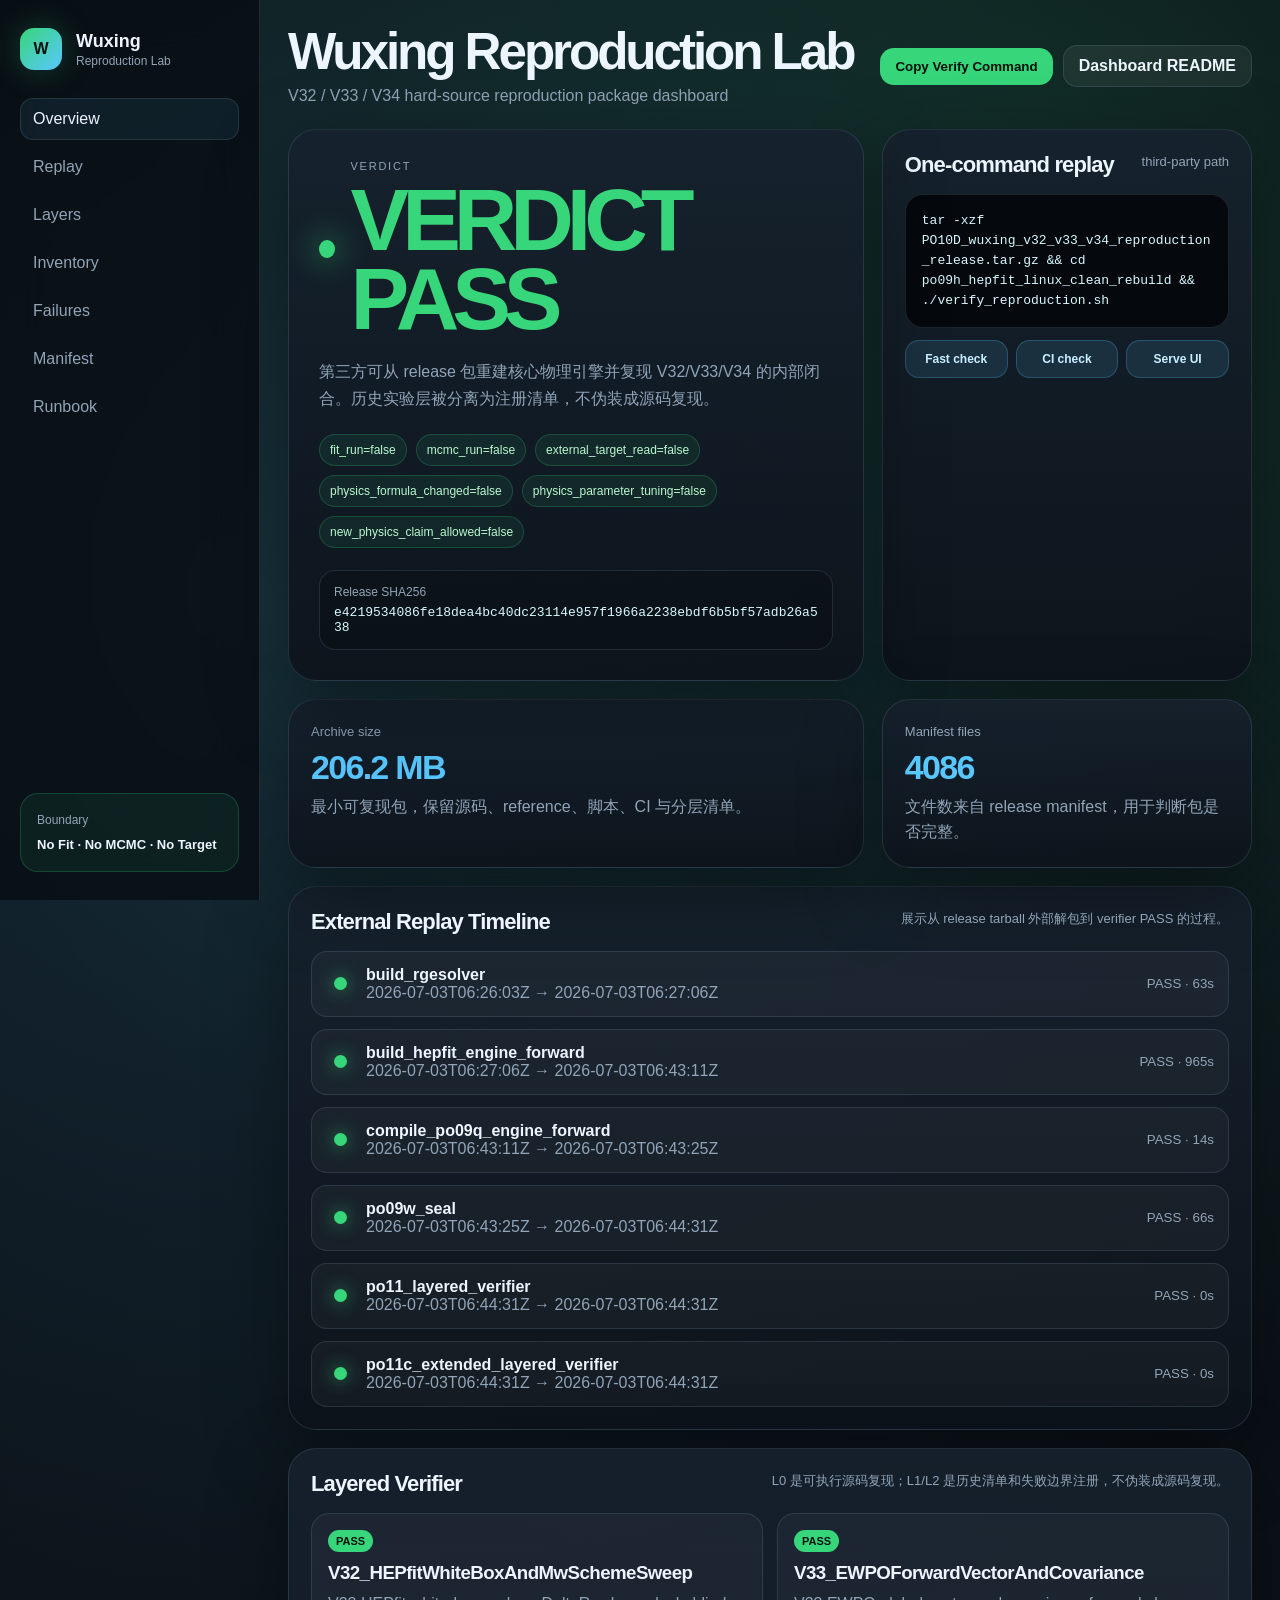
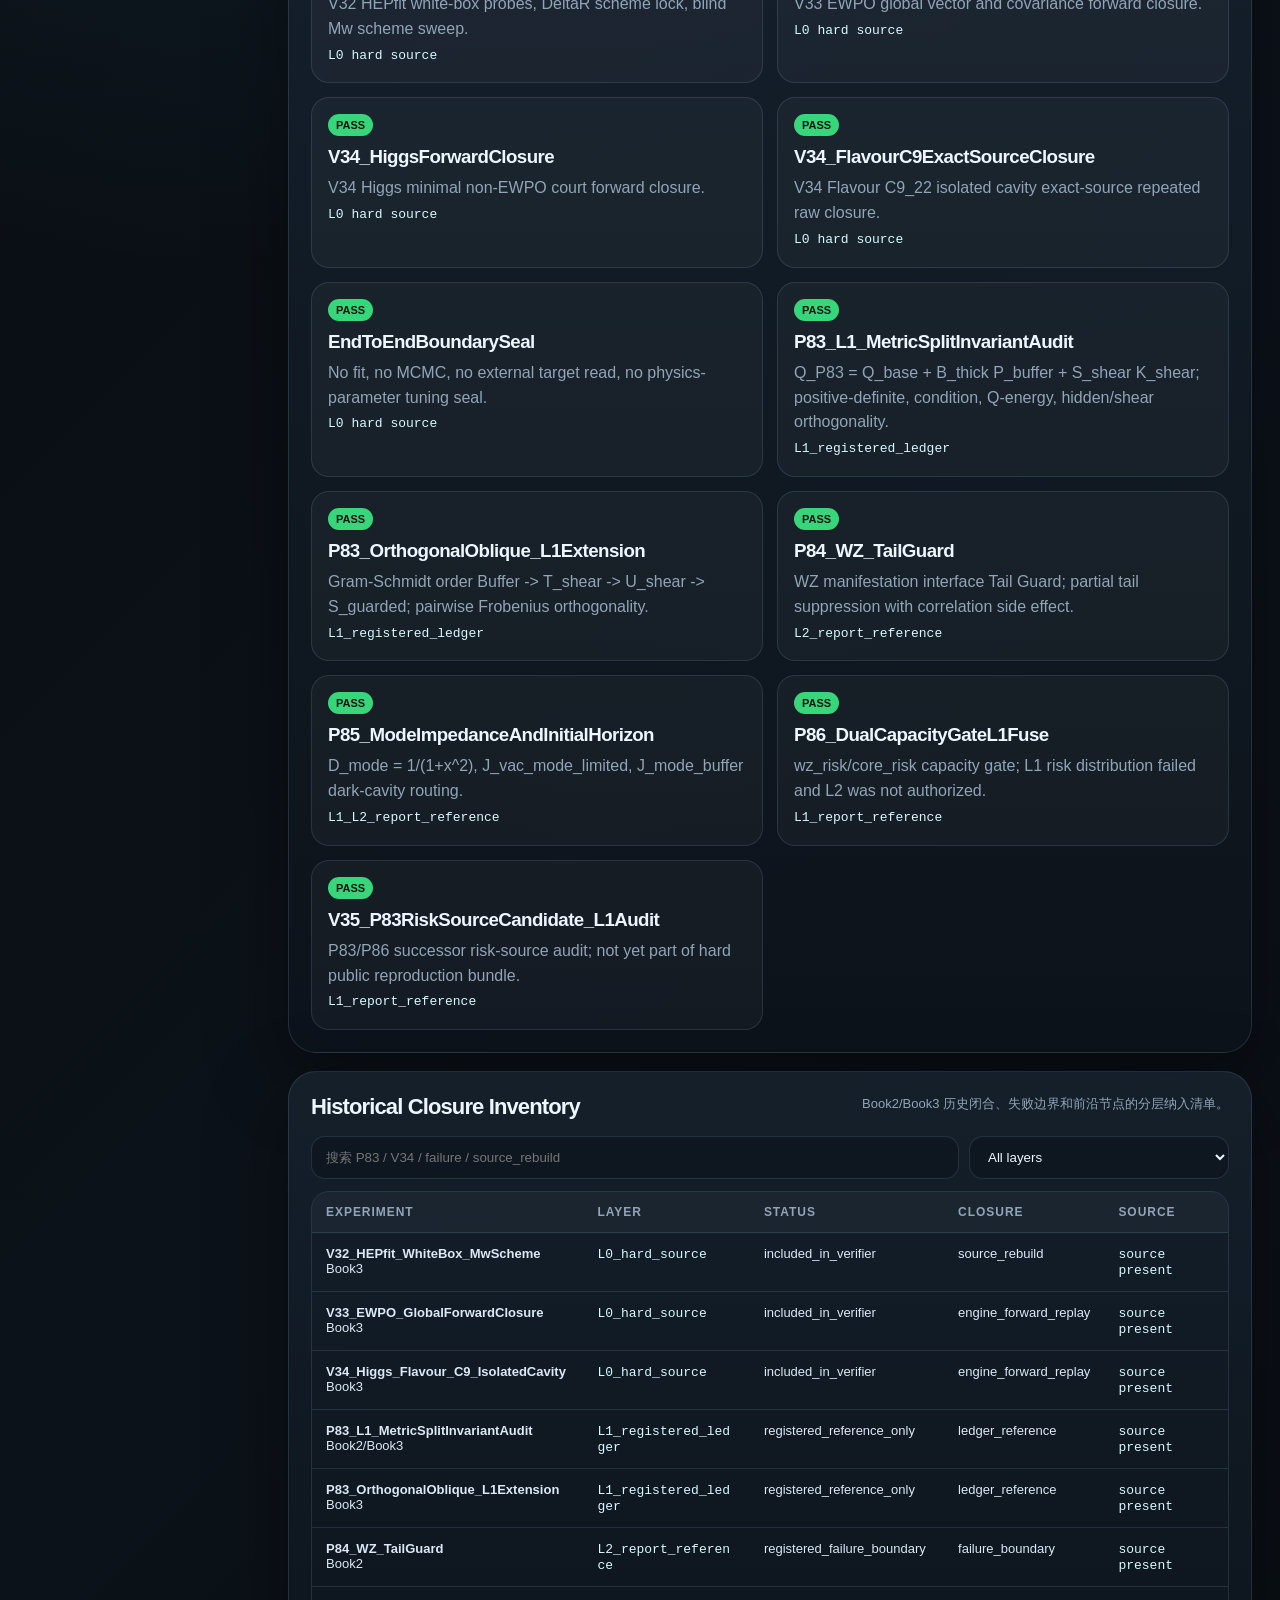
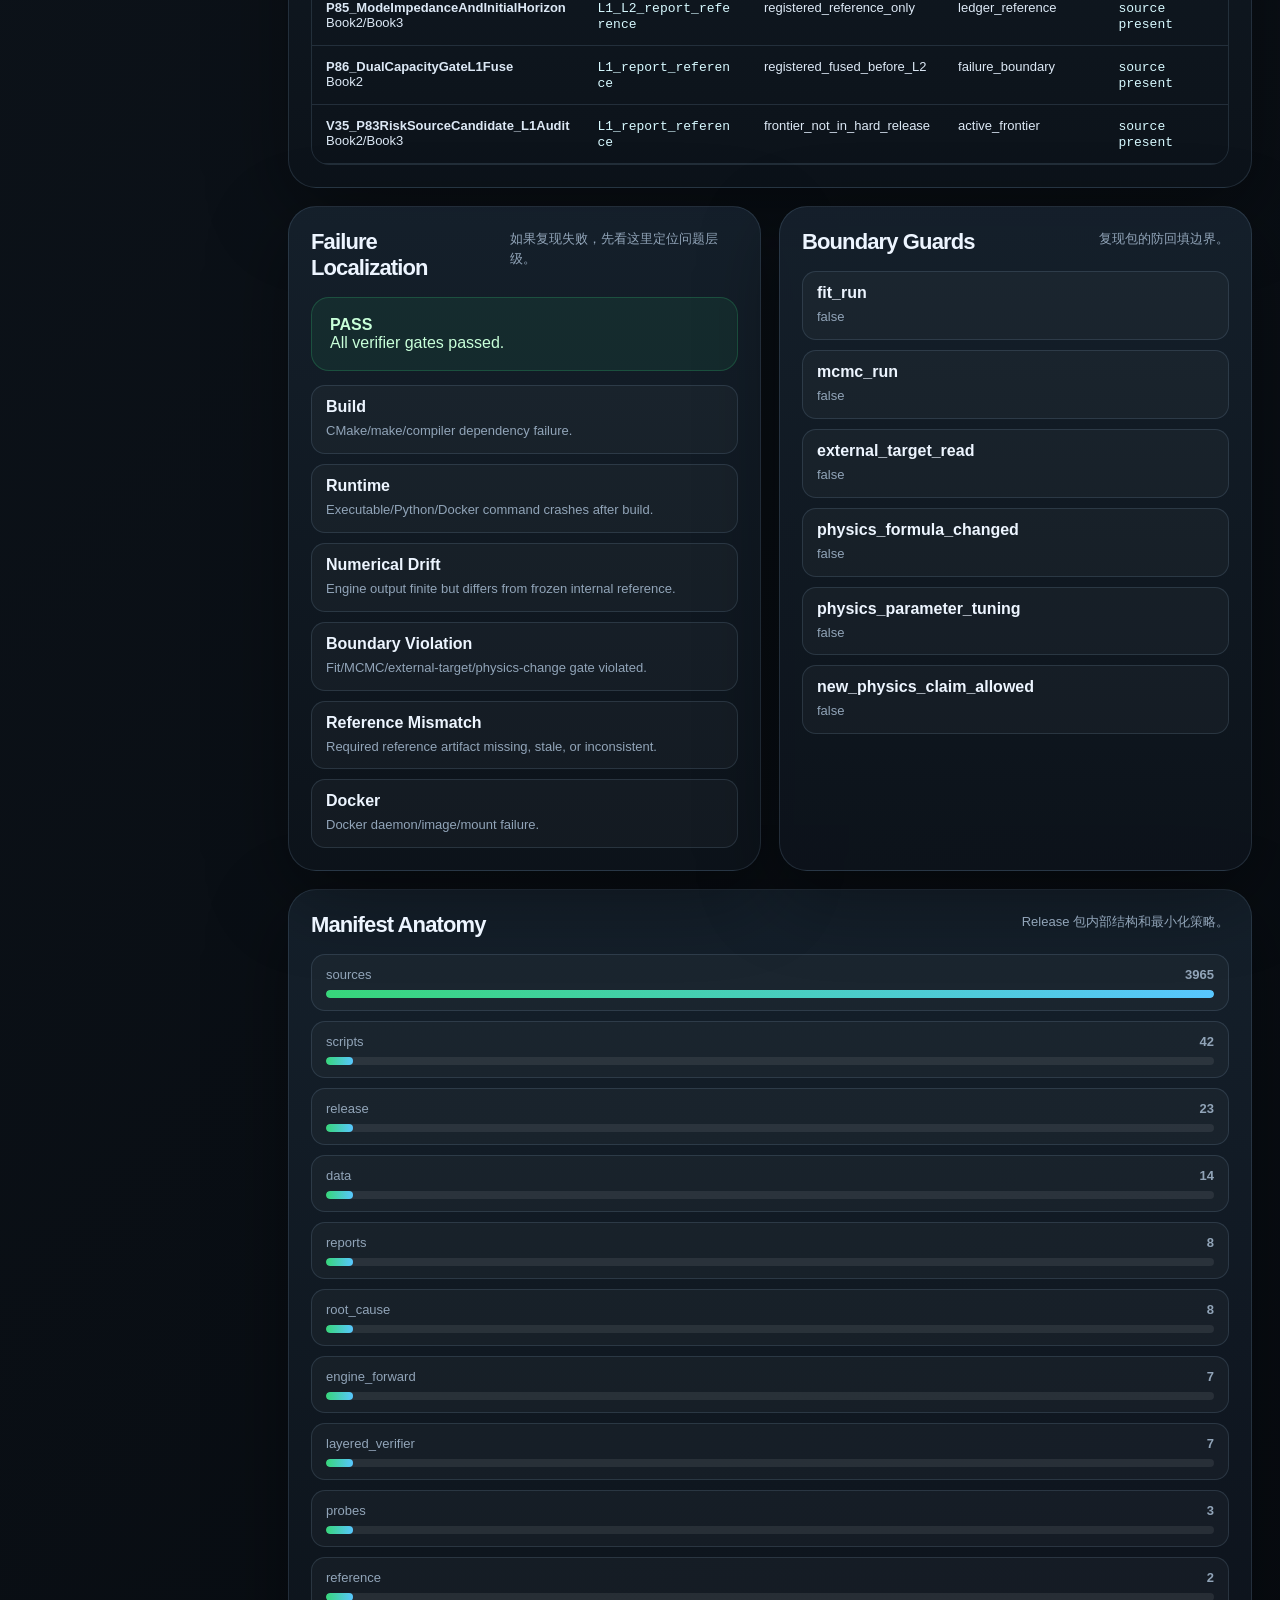
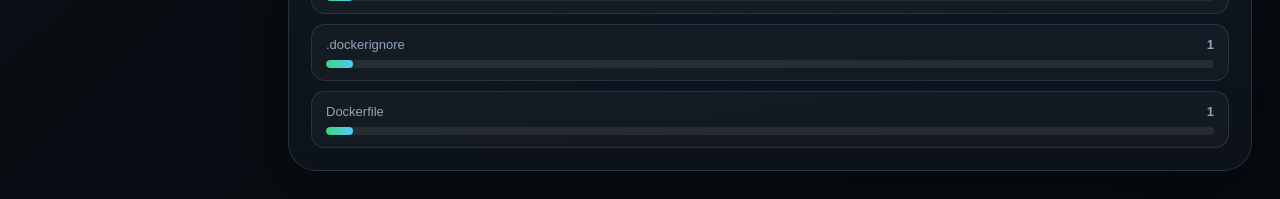
==== docs/index.html @ 839b3ad3 "Publish Wuxing V32 V33 V34 reproduction wrapper" ====
<!doctype html>
<html lang="zh-CN">
<head>
  <meta charset="utf-8">
  <meta name="viewport" content="width=device-width, initial-scale=1">
  <title>Wuxing Reproduction Lab</title>
  <link rel="stylesheet" href="./styles.css">
</head>
<body>
  <div class="shell">
    <aside class="sidebar">
      <div class="brand">
        <div class="mark">W</div>
        <div>
          <strong>Wuxing</strong>
          <span>Reproduction Lab</span>
        </div>
      </div>
      <nav>
        <a href="#overview" class="active">Overview</a>
        <a href="#replay">Replay</a>
        <a href="#layers">Layers</a>
        <a href="#inventory">Inventory</a>
        <a href="#failures">Failures</a>
        <a href="#manifest">Manifest</a>
        <a href="#runbook">Runbook</a>
      </nav>
      <div class="side-note">
        <span>Boundary</span>
        <strong>No Fit · No MCMC · No Target</strong>
      </div>
    </aside>

    <main>
      <header class="topbar">
        <div>
          <h1>Wuxing Reproduction Lab</h1>
          <p>V32 / V33 / V34 hard-source reproduction package dashboard</p>
        </div>
        <div class="top-actions">
          <button id="copy-command">Copy Verify Command</button>
          <a class="ghost" href="./README.md">Dashboard README</a>
        </div>
      </header>

      <section id="overview" class="grid overview-grid">
        <article class="hero-card">
          <div class="hero-status">
            <span id="status-dot"></span>
            <div>
              <div class="label">VERDICT</div>
              <strong id="verdict-title">Loading</strong>
            </div>
          </div>
          <p id="verdict-copy"></p>
          <div id="guard-badges" class="badges"></div>
          <div class="sha-box">
            <span>Release SHA256</span>
            <code id="release-sha"></code>
          </div>
        </article>

        <article class="command-card" id="runbook">
          <div class="card-head">
            <h2>One-command replay</h2>
            <span>third-party path</span>
          </div>
          <pre><code id="one-command"></code></pre>
          <div class="mini-grid">
            <button class="copy-mini" data-copy="fast_check">Fast check</button>
            <button class="copy-mini" data-copy="ci_check">CI check</button>
            <button class="copy-mini" data-copy="serve_dashboard">Serve UI</button>
          </div>
        </article>

        <article class="metric-card">
          <span>Archive size</span>
          <strong id="archive-size"></strong>
          <p>最小可复现包，保留源码、reference、脚本、CI 与分层清单。</p>
        </article>

        <article class="metric-card">
          <span>Manifest files</span>
          <strong id="file-count"></strong>
          <p>文件数来自 release manifest，用于判断包是否完整。</p>
        </article>
      </section>

      <section id="replay" class="panel">
        <div class="section-head">
          <h2>External Replay Timeline</h2>
          <p>展示从 release tarball 外部解包到 verifier PASS 的过程。</p>
        </div>
        <div id="phase-timeline" class="timeline"></div>
      </section>

      <section id="layers" class="panel">
        <div class="section-head">
          <h2>Layered Verifier</h2>
          <p>L0 是可执行源码复现；L1/L2 是历史清单和失败边界注册，不伪装成源码复现。</p>
        </div>
        <div id="layer-cards" class="layer-grid"></div>
      </section>

      <section id="inventory" class="panel">
        <div class="section-head">
          <h2>Historical Closure Inventory</h2>
          <p>Book2/Book3 历史闭合、失败边界和前沿节点的分层纳入清单。</p>
        </div>
        <div class="filters">
          <input id="inventory-search" placeholder="搜索 P83 / V34 / failure / source_rebuild">
          <select id="inventory-layer">
            <option value="all">All layers</option>
          </select>
        </div>
        <div class="table-wrap">
          <table>
            <thead>
              <tr><th>Experiment</th><th>Layer</th><th>Status</th><th>Closure</th><th>Source</th></tr>
            </thead>
            <tbody id="inventory-body"></tbody>
          </table>
        </div>
      </section>

      <section id="failures" class="grid two-col">
        <article class="panel">
          <div class="section-head">
            <h2>Failure Localization</h2>
            <p>如果复现失败，先看这里定位问题层级。</p>
          </div>
          <div id="failure-class" class="failure-pass"></div>
          <div id="failure-categories" class="category-list"></div>
        </article>
        <article class="panel">
          <div class="section-head">
            <h2>Boundary Guards</h2>
            <p>复现包的防回填边界。</p>
          </div>
          <div id="boundary-list" class="guard-list"></div>
        </article>
      </section>

      <section id="manifest" class="panel">
        <div class="section-head">
          <h2>Manifest Anatomy</h2>
          <p>Release 包内部结构和最小化策略。</p>
        </div>
        <div id="manifest-groups" class="bars"></div>
      </section>
    </main>
  </div>
  <div id="toast" class="toast">Copied</div>
  <script src="./reproduction_data.js"></script>
  <script src="./app.js"></script>
</body>
</html>
---- docs/styles.css ----
:root {
  --bg: #090d12;
  --panel: #111923;
  --panel-2: #151f2b;
  --text: #edf5ff;
  --muted: #91a4b8;
  --faint: #587087;
  --line: rgba(135, 166, 194, 0.18);
  --green: #37d67a;
  --cyan: #58c7ff;
  --amber: #ffc857;
  --red: #ff5d6c;
  --shadow: 0 24px 80px rgba(0, 0, 0, 0.38);
  font-family: "IBM Plex Sans", "Aptos", "Segoe UI", sans-serif;
}

* { box-sizing: border-box; }
html { scroll-behavior: smooth; }
body {
  margin: 0;
  min-height: 100vh;
  color: var(--text);
  background:
    radial-gradient(circle at 18% 12%, rgba(88, 199, 255, 0.16), transparent 28%),
    radial-gradient(circle at 80% 4%, rgba(55, 214, 122, 0.13), transparent 25%),
    linear-gradient(135deg, #070a0e 0%, #0c1219 48%, #070b10 100%);
}

.shell { display: grid; grid-template-columns: 260px minmax(0, 1fr); min-height: 100vh; }
.sidebar {
  position: sticky; top: 0; height: 100vh; padding: 28px 20px;
  background: rgba(7, 11, 16, 0.72); border-right: 1px solid var(--line);
  backdrop-filter: blur(22px); display: flex; flex-direction: column; gap: 28px;
}
.brand { display: flex; align-items: center; gap: 14px; }
.mark {
  width: 42px; height: 42px; display: grid; place-items: center; border-radius: 14px;
  background: linear-gradient(135deg, var(--green), var(--cyan)); color: #06100c;
  font-weight: 900; box-shadow: 0 0 32px rgba(55, 214, 122, 0.25);
}
.brand strong { display: block; font-size: 18px; }
.brand span { display: block; color: var(--muted); font-size: 12px; margin-top: 2px; }
nav { display: grid; gap: 6px; }
nav a {
  color: var(--muted); text-decoration: none; padding: 11px 12px; border-radius: 13px;
  border: 1px solid transparent; transition: 160ms ease;
}
nav a:hover, nav a.active { color: var(--text); background: rgba(88, 199, 255, 0.08); border-color: var(--line); }
.side-note {
  margin-top: auto; padding: 16px; border-radius: 18px; background: rgba(55, 214, 122, 0.08);
  border: 1px solid rgba(55, 214, 122, 0.22);
}
.side-note span { color: var(--muted); font-size: 12px; }
.side-note strong { display: block; margin-top: 8px; font-size: 13px; line-height: 1.45; }

main { padding: 28px; max-width: 1480px; width: 100%; }
.topbar { display: flex; justify-content: space-between; gap: 20px; align-items: center; margin-bottom: 24px; }
h1, h2, p { margin: 0; }
h1 { font-size: clamp(28px, 4vw, 52px); letter-spacing: -0.06em; line-height: 0.95; }
.topbar p { color: var(--muted); margin-top: 10px; }
.top-actions { display: flex; gap: 10px; align-items: center; }
button, .ghost {
  border: 0; border-radius: 14px; padding: 11px 15px; color: #03100a; background: var(--green);
  font-weight: 800; cursor: pointer; text-decoration: none; white-space: nowrap;
}
.ghost { color: var(--text); background: rgba(255,255,255,0.06); border: 1px solid var(--line); }

.grid { display: grid; gap: 18px; }
.overview-grid { grid-template-columns: minmax(0, 1.4fr) minmax(320px, 0.9fr); }
.hero-card, .command-card, .metric-card, .panel {
  background: linear-gradient(180deg, rgba(22, 33, 45, 0.92), rgba(13, 19, 27, 0.92));
  border: 1px solid var(--line); border-radius: 28px; box-shadow: var(--shadow);
}
.hero-card { padding: 30px; min-height: 310px; position: relative; overflow: hidden; }
.hero-card::after {
  content: ""; position: absolute; inset: auto -20% -45% 18%; height: 220px;
  background: radial-gradient(circle, rgba(55,214,122,.22), transparent 62%); pointer-events: none;
}
.hero-status { display: flex; gap: 16px; align-items: center; }
#status-dot { width: 18px; height: 18px; border-radius: 50%; background: var(--green); box-shadow: 0 0 32px var(--green); }
.label { color: var(--muted); text-transform: uppercase; letter-spacing: .16em; font-size: 11px; }
#verdict-title { display: block; font-size: clamp(42px, 8vw, 88px); letter-spacing: -0.08em; line-height: .9; color: var(--green); margin-top: 8px; }
#verdict-copy { color: var(--muted); max-width: 720px; line-height: 1.7; margin-top: 20px; }
.badges { display: flex; flex-wrap: wrap; gap: 9px; margin-top: 22px; }
.badge { border: 1px solid rgba(55,214,122,.22); background: rgba(55,214,122,.08); color: #baf8d0; padding: 8px 10px; border-radius: 999px; font-size: 12px; }
.sha-box { margin-top: 22px; padding: 14px; border-radius: 16px; background: rgba(0,0,0,.2); border: 1px solid var(--line); display: grid; gap: 6px; }
.sha-box span { color: var(--muted); font-size: 12px; }
code { color: #d7f9ff; overflow-wrap: anywhere; }

.command-card, .metric-card, .panel { padding: 22px; }
.card-head, .section-head { display: flex; justify-content: space-between; align-items: start; gap: 16px; margin-bottom: 16px; }
.card-head h2, .section-head h2 { font-size: 22px; letter-spacing: -0.04em; }
.card-head span, .section-head p { color: var(--muted); font-size: 13px; line-height: 1.55; }
pre { margin: 0; padding: 16px; border-radius: 18px; background: #05080c; border: 1px solid var(--line); white-space: pre-wrap; line-height: 1.55; }
.mini-grid { display: grid; grid-template-columns: repeat(3, 1fr); gap: 8px; margin-top: 12px; }
.copy-mini { background: rgba(88,199,255,.12); border: 1px solid rgba(88,199,255,.24); color: #c8efff; font-size: 12px; }
.metric-card strong { display: block; font-size: 34px; margin: 8px 0; color: var(--cyan); letter-spacing: -0.05em; }
.metric-card span { color: var(--muted); font-size: 13px; }
.metric-card p { color: var(--muted); line-height: 1.55; }

section { margin-bottom: 18px; }
.timeline { display: grid; gap: 12px; }
.phase { display: grid; grid-template-columns: 28px 1fr auto; align-items: center; gap: 12px; padding: 14px; border-radius: 16px; background: rgba(255,255,255,.035); border: 1px solid var(--line); }
.phase .node { width: 13px; height: 13px; border-radius: 50%; background: var(--green); box-shadow: 0 0 18px rgba(55,214,122,.7); justify-self: center; }
.phase strong { display: block; }
.phase span, .phase small { color: var(--muted); }
.layer-grid { display: grid; grid-template-columns: repeat(2, minmax(0, 1fr)); gap: 14px; }
.layer-card { padding: 16px; border: 1px solid var(--line); border-radius: 18px; background: rgba(255,255,255,.035); }
.layer-card h3 { margin: 0 0 8px; letter-spacing: -0.03em; }
.layer-card p { color: var(--muted); line-height: 1.55; }
.pass-pill { display: inline-flex; color: #07120b; background: var(--green); border-radius: 999px; padding: 5px 8px; font-size: 11px; font-weight: 900; margin-bottom: 10px; }

.filters { display: flex; gap: 10px; margin-bottom: 12px; }
input, select {
  width: 100%; border: 1px solid var(--line); background: rgba(0,0,0,.22); color: var(--text);
  padding: 12px 14px; border-radius: 14px; outline: none;
}
select { max-width: 260px; }
.table-wrap { overflow: auto; border-radius: 18px; border: 1px solid var(--line); }
table { width: 100%; border-collapse: collapse; min-width: 900px; }
th, td { padding: 13px 14px; text-align: left; border-bottom: 1px solid var(--line); font-size: 13px; vertical-align: top; }
th { color: var(--muted); background: rgba(255,255,255,.035); font-size: 12px; text-transform: uppercase; letter-spacing: .08em; }
td { color: #dce8f5; }
tr:hover td { background: rgba(88,199,255,.04); }

.two-col { grid-template-columns: repeat(2, minmax(0, 1fr)); }
.failure-pass { padding: 18px; border-radius: 18px; border: 1px solid rgba(55,214,122,.22); background: rgba(55,214,122,.08); color: #c8ffd9; margin-bottom: 14px; }
.category-list, .guard-list, .bars { display: grid; gap: 10px; }
.category, .guard, .bar-row { padding: 12px 14px; border-radius: 14px; border: 1px solid var(--line); background: rgba(255,255,255,.032); }
.category strong, .guard strong { display: block; margin-bottom: 5px; }
.category span, .guard span { color: var(--muted); font-size: 13px; line-height: 1.45; }
.bar-row { display: grid; gap: 8px; }
.bar-meta { display: flex; justify-content: space-between; color: var(--muted); font-size: 13px; }
.bar-track { height: 8px; border-radius: 999px; background: rgba(255,255,255,.08); overflow: hidden; }
.bar-fill { height: 100%; background: linear-gradient(90deg, var(--green), var(--cyan)); border-radius: inherit; }
.toast { position: fixed; right: 24px; bottom: 24px; padding: 12px 14px; border-radius: 14px; background: var(--green); color: #04110a; font-weight: 900; transform: translateY(90px); opacity: 0; pointer-events: none; transition: 180ms ease; }
.toast.show { transform: translateY(0); opacity: 1; }

@media (max-width: 980px) {
  .shell { grid-template-columns: 1fr; }
  .sidebar { position: relative; height: auto; }
  nav { grid-template-columns: repeat(3, 1fr); }
  .overview-grid, .two-col, .layer-grid { grid-template-columns: 1fr; }
  .topbar { flex-direction: column; align-items: stretch; }
  .mini-grid { grid-template-columns: 1fr; }
}
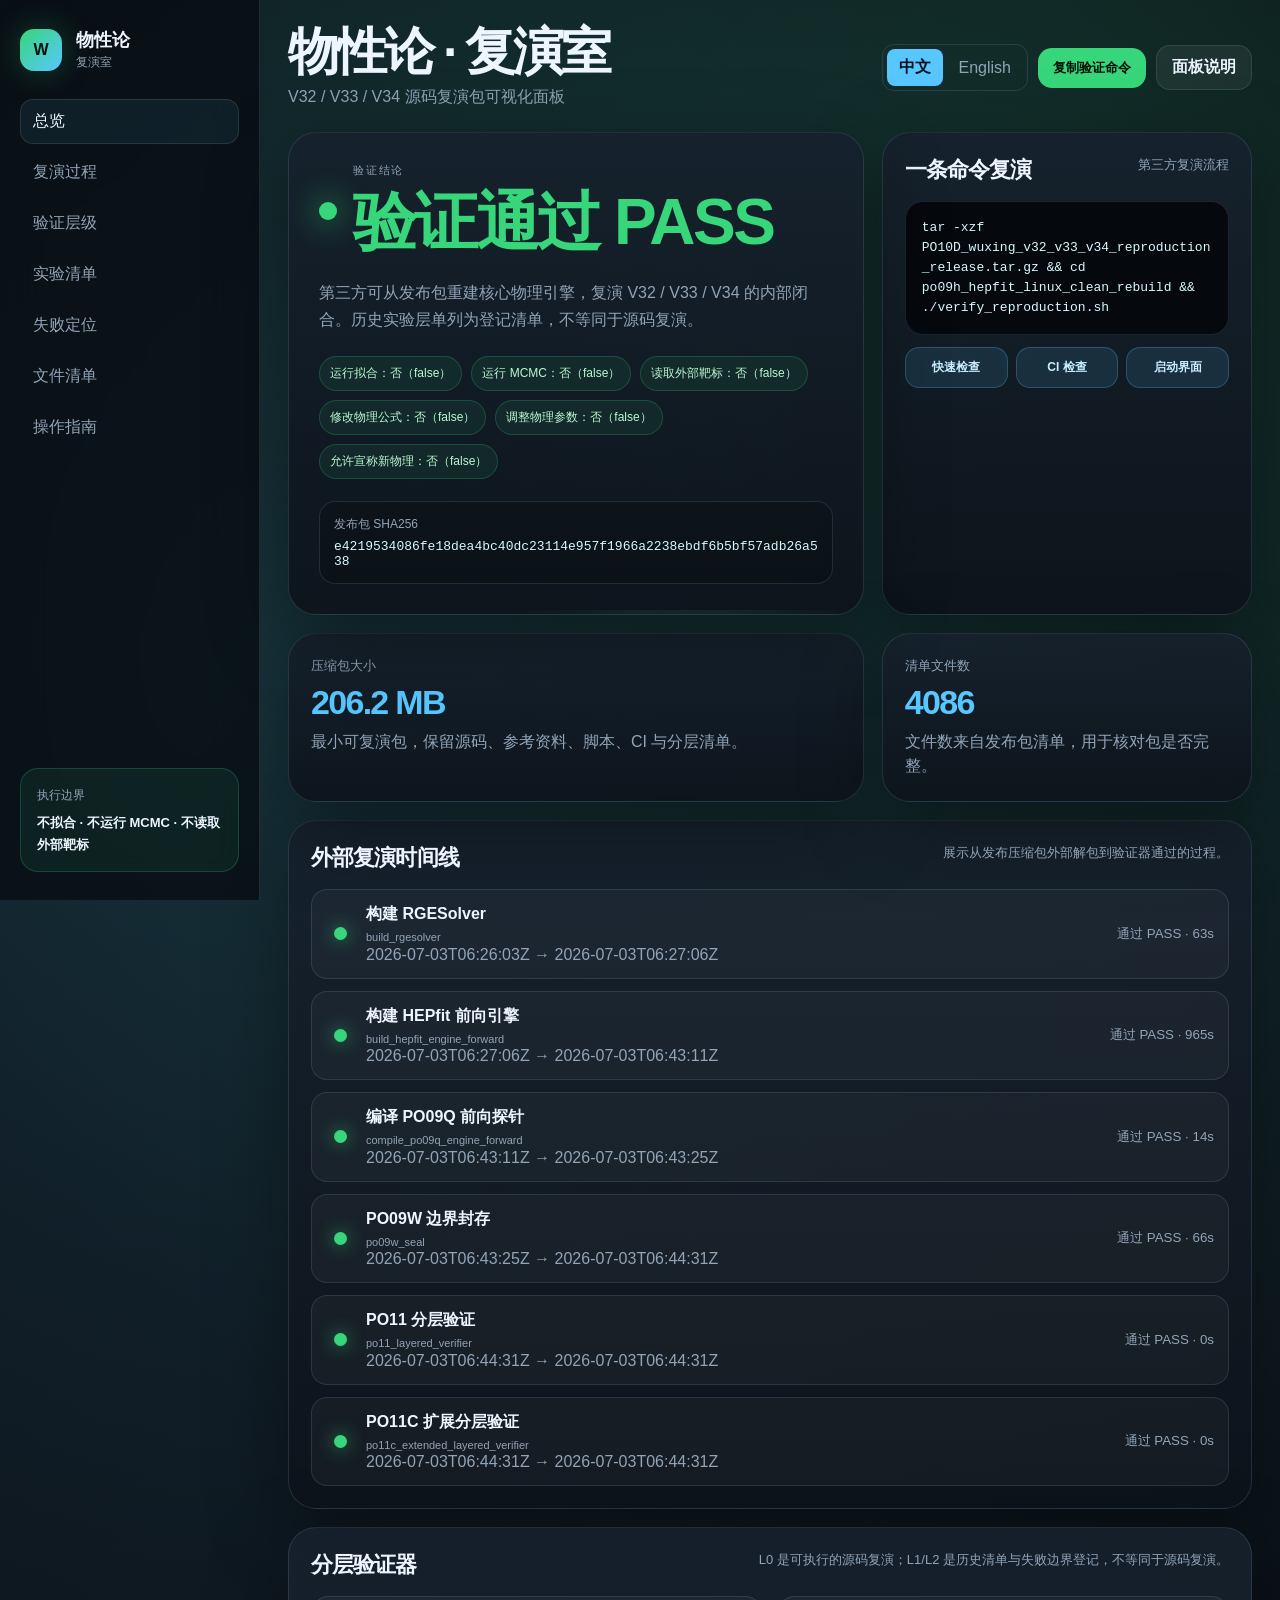
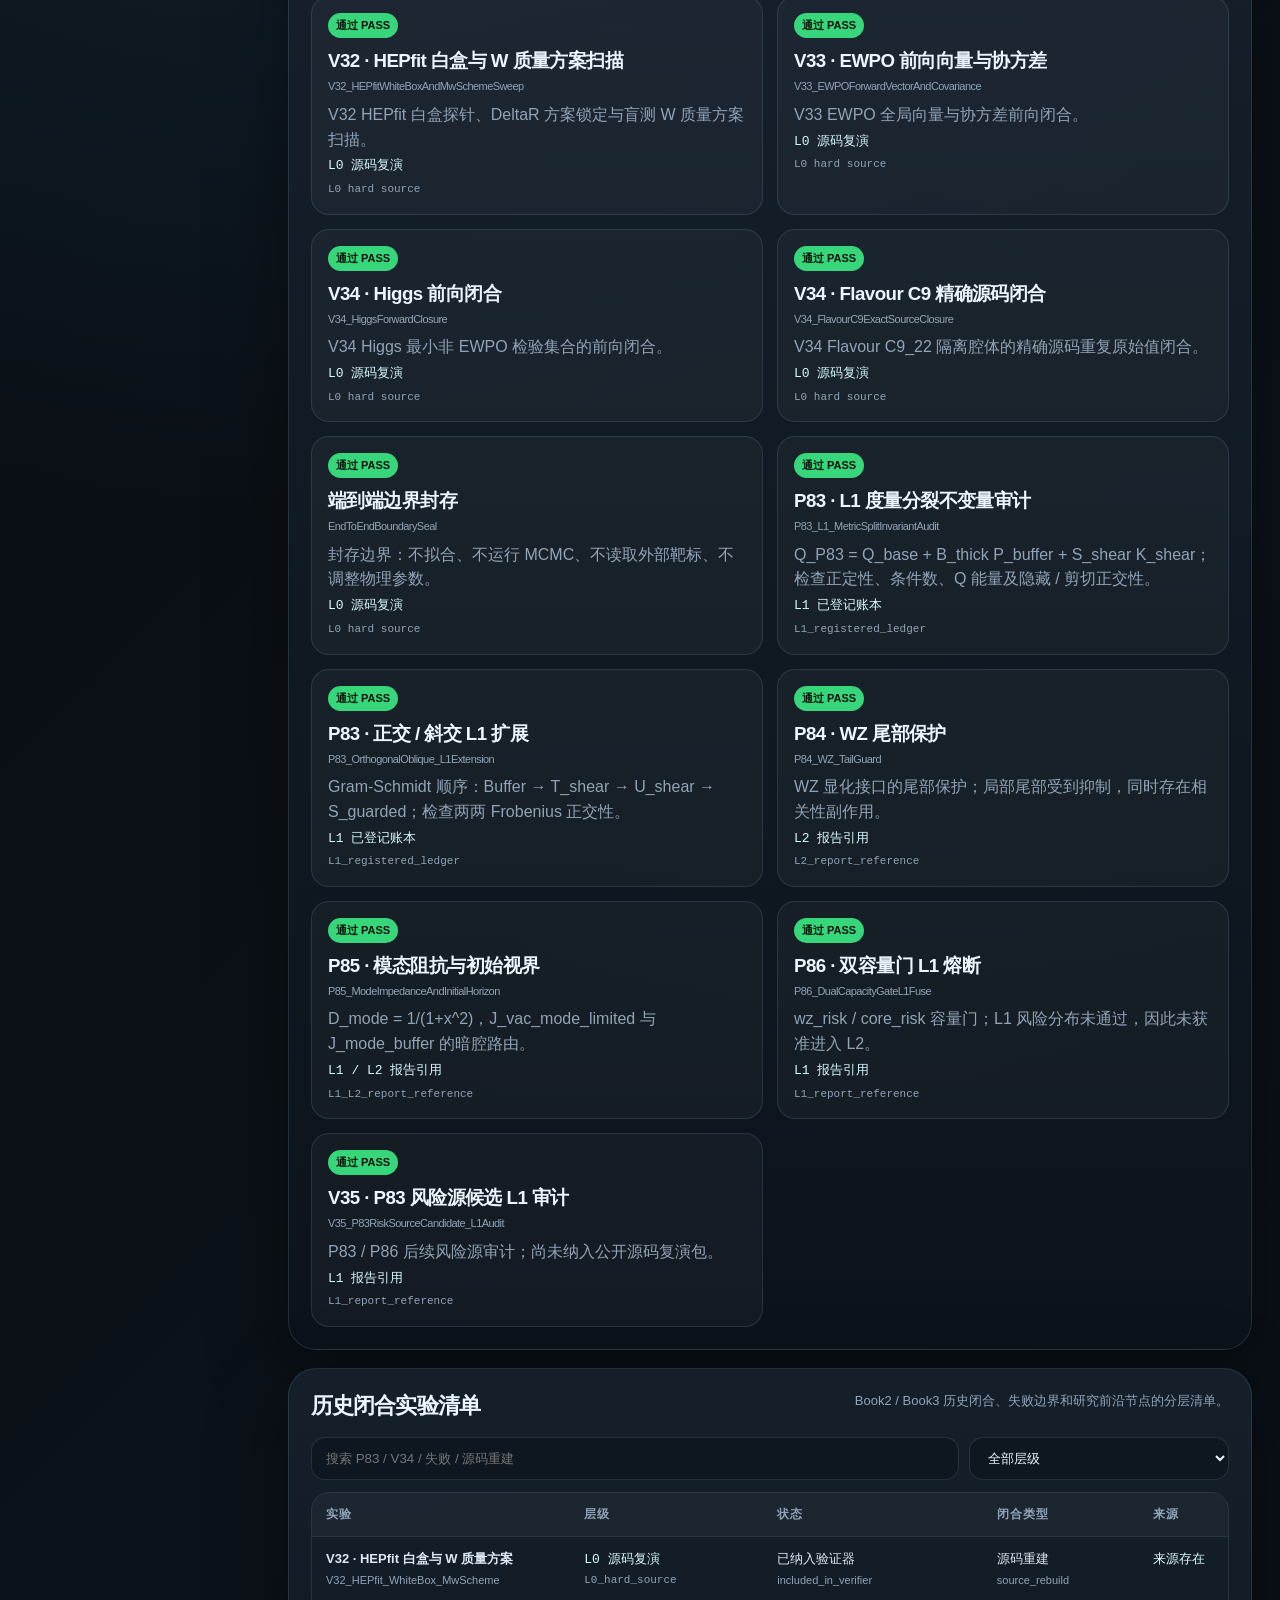
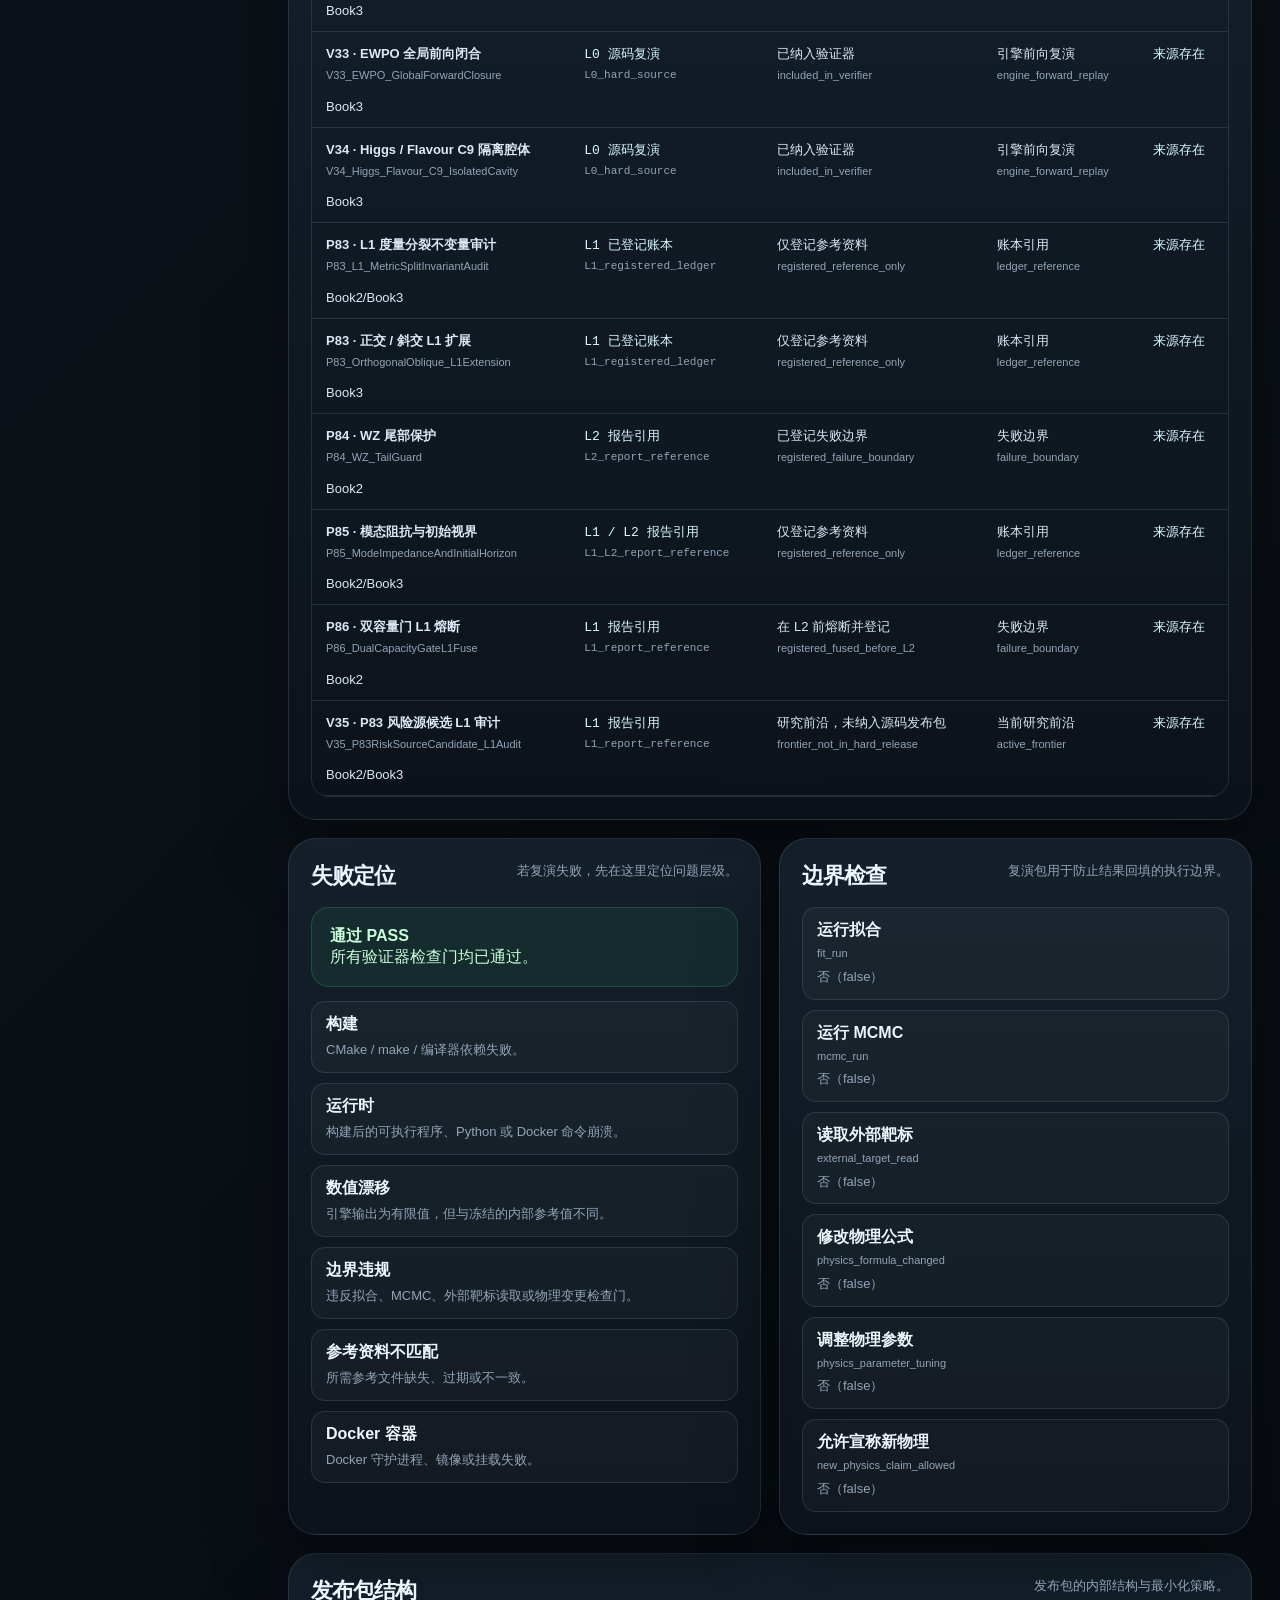
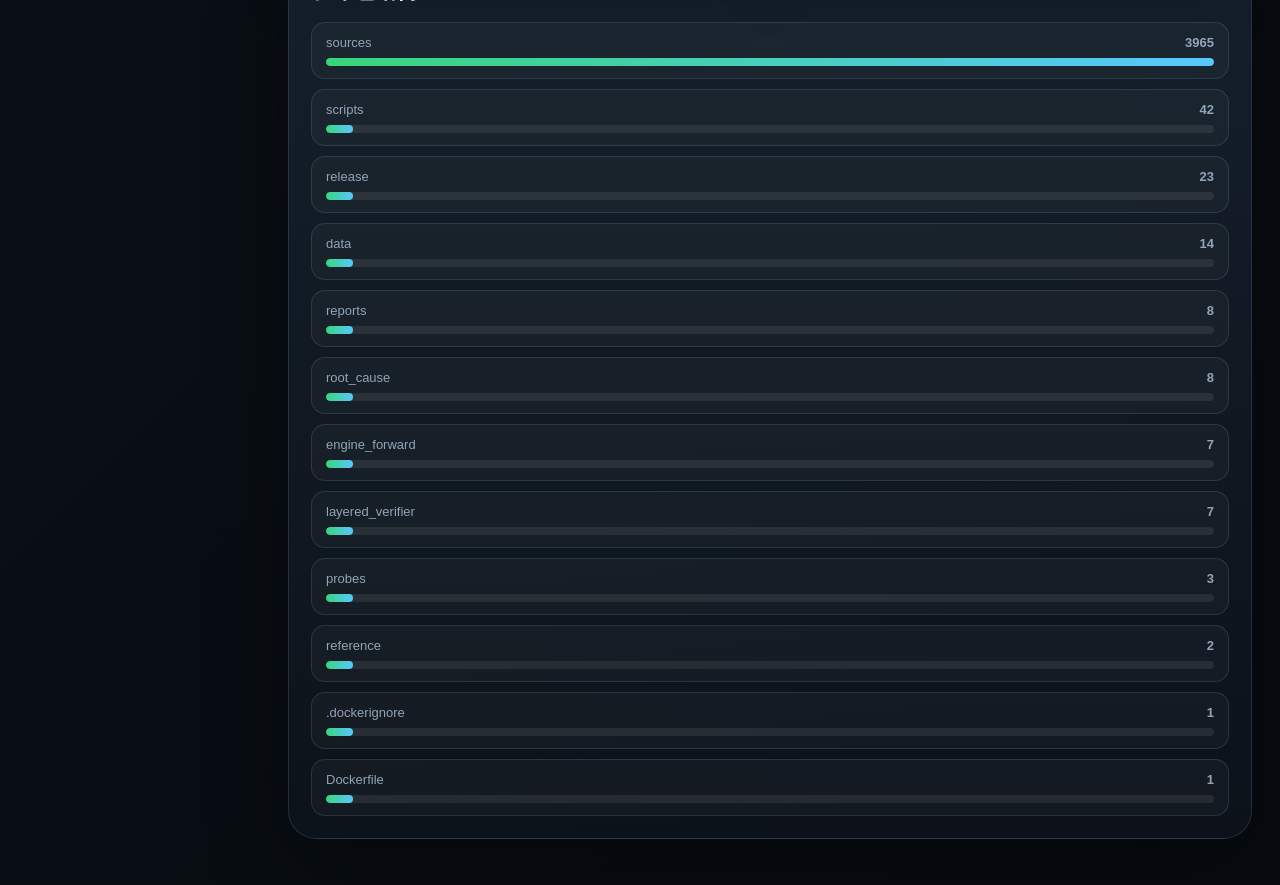
==== commit 654eb352: "Add Chinese and English reproduction dashboard with language switch" ====
--- a/docs/index.html
+++ b/docs/index.html
@@ -3,7 +3,7 @@
 <head>
   <meta charset="utf-8">
   <meta name="viewport" content="width=device-width, initial-scale=1">
-  <title>Wuxing Reproduction Lab</title>
+  <title data-i18n="Wuxing Reproduction Lab">物性论 · 复演室</title>
   <link rel="stylesheet" href="./styles.css">
 </head>
 <body>
@@ -12,34 +12,35 @@
       <div class="brand">
         <div class="mark">W</div>
         <div>
-          <strong>Wuxing</strong>
-          <span>Reproduction Lab</span>
+          <strong data-i18n="Wuxing">物性论</strong>
+          <span data-i18n="Reproduction Lab">复演室</span>
         </div>
       </div>
       <nav>
-        <a href="#overview" class="active">Overview</a>
-        <a href="#replay">Replay</a>
-        <a href="#layers">Layers</a>
-        <a href="#inventory">Inventory</a>
-        <a href="#failures">Failures</a>
-        <a href="#manifest">Manifest</a>
-        <a href="#runbook">Runbook</a>
+        <a href="#overview" class="active" data-i18n="Overview">总览</a>
+        <a href="#replay" data-i18n="Replay">复演过程</a>
+        <a href="#layers" data-i18n="Layers">验证层级</a>
+        <a href="#inventory" data-i18n="Inventory">实验清单</a>
+        <a href="#failures" data-i18n="Failures">失败定位</a>
+        <a href="#manifest" data-i18n="Manifest">文件清单</a>
+        <a href="#runbook" data-i18n="Runbook">操作指南</a>
       </nav>
       <div class="side-note">
-        <span>Boundary</span>
-        <strong>No Fit · No MCMC · No Target</strong>
+        <span data-i18n="Boundary">执行边界</span>
+        <strong data-i18n="No Fit · No MCMC · No Target">不拟合 · 不运行 MCMC · 不读取外部靶标</strong>
       </div>
     </aside>
 
     <main>
       <header class="topbar">
         <div>
-          <h1>Wuxing Reproduction Lab</h1>
-          <p>V32 / V33 / V34 hard-source reproduction package dashboard</p>
+          <h1 data-i18n="Wuxing Reproduction Lab">物性论 · 复演室</h1>
+          <p data-i18n="V32 / V33 / V34 hard-source reproduction package dashboard">V32 / V33 / V34 源码复演包可视化面板</p>
         </div>
         <div class="top-actions">
-          <button id="copy-command">Copy Verify Command</button>
-          <a class="ghost" href="./README.md">Dashboard README</a>
+          <div class="language-switch" role="group" aria-label="Language / 语言"><a data-language="zh" href="?lang=zh" lang="zh-CN">中文</a><a data-language="en" href="?lang=en" lang="en">English</a></div>
+          <button id="copy-command" data-i18n="Copy Verify Command">复制验证命令</button>
+          <a class="ghost" href="https://github.com/jorsonbei/wuxing-v32-v33-v34-reproduction/blob/main/dashboard/README.md" data-i18n="Dashboard README">面板说明</a>
         </div>
       </header>
 
@@ -48,75 +49,75 @@
           <div class="hero-status">
             <span id="status-dot"></span>
             <div>
-              <div class="label">VERDICT</div>
-              <strong id="verdict-title">Loading</strong>
+              <div class="label" data-i18n="VERDICT">验证结论</div>
+              <strong id="verdict-title" data-i18n="Loading">加载中</strong>
             </div>
           </div>
           <p id="verdict-copy"></p>
           <div id="guard-badges" class="badges"></div>
           <div class="sha-box">
-            <span>Release SHA256</span>
+            <span data-i18n="Release SHA256">发布包 SHA256</span>
             <code id="release-sha"></code>
           </div>
         </article>
 
         <article class="command-card" id="runbook">
           <div class="card-head">
-            <h2>One-command replay</h2>
-            <span>third-party path</span>
+            <h2 data-i18n="One-command replay">一条命令复演</h2>
+            <span data-i18n="third-party path">第三方复演流程</span>
           </div>
           <pre><code id="one-command"></code></pre>
           <div class="mini-grid">
-            <button class="copy-mini" data-copy="fast_check">Fast check</button>
-            <button class="copy-mini" data-copy="ci_check">CI check</button>
-            <button class="copy-mini" data-copy="serve_dashboard">Serve UI</button>
+            <button class="copy-mini" data-copy="fast_check" data-i18n="Fast check">快速检查</button>
+            <button class="copy-mini" data-copy="ci_check" data-i18n="CI check">CI 检查</button>
+            <button class="copy-mini" data-copy="serve_dashboard" data-i18n="Serve UI">启动界面</button>
           </div>
         </article>
 
         <article class="metric-card">
-          <span>Archive size</span>
+          <span data-i18n="Archive size">压缩包大小</span>
           <strong id="archive-size"></strong>
-          <p>最小可复现包，保留源码、reference、脚本、CI 与分层清单。</p>
+          <p data-i18n="最小可复现包，保留源码、reference、脚本、CI 与分层清单。">最小可复演包，保留源码、参考资料、脚本、CI 与分层清单。</p>
         </article>
 
         <article class="metric-card">
-          <span>Manifest files</span>
+          <span data-i18n="Manifest files">清单文件数</span>
           <strong id="file-count"></strong>
-          <p>文件数来自 release manifest，用于判断包是否完整。</p>
+          <p data-i18n="文件数来自 release manifest，用于判断包是否完整。">文件数来自发布包清单，用于核对包是否完整。</p>
         </article>
       </section>
 
       <section id="replay" class="panel">
         <div class="section-head">
-          <h2>External Replay Timeline</h2>
-          <p>展示从 release tarball 外部解包到 verifier PASS 的过程。</p>
+          <h2 data-i18n="External Replay Timeline">外部复演时间线</h2>
+          <p data-i18n="展示从 release tarball 外部解包到 verifier PASS 的过程。">展示从发布压缩包外部解包到验证器通过的过程。</p>
         </div>
         <div id="phase-timeline" class="timeline"></div>
       </section>
 
       <section id="layers" class="panel">
         <div class="section-head">
-          <h2>Layered Verifier</h2>
-          <p>L0 是可执行源码复现；L1/L2 是历史清单和失败边界注册，不伪装成源码复现。</p>
+          <h2 data-i18n="Layered Verifier">分层验证器</h2>
+          <p data-i18n="L0 是可执行源码复现；L1/L2 是历史清单和失败边界注册，不伪装成源码复现。">L0 是可执行的源码复演；L1/L2 是历史清单与失败边界登记，不等同于源码复演。</p>
         </div>
         <div id="layer-cards" class="layer-grid"></div>
       </section>
 
       <section id="inventory" class="panel">
         <div class="section-head">
-          <h2>Historical Closure Inventory</h2>
-          <p>Book2/Book3 历史闭合、失败边界和前沿节点的分层纳入清单。</p>
+          <h2 data-i18n="Historical Closure Inventory">历史闭合实验清单</h2>
+          <p data-i18n="Book2/Book3 历史闭合、失败边界和前沿节点的分层纳入清单。">Book2 / Book3 历史闭合、失败边界和研究前沿节点的分层清单。</p>
         </div>
         <div class="filters">
           <input id="inventory-search" placeholder="搜索 P83 / V34 / failure / source_rebuild">
           <select id="inventory-layer">
-            <option value="all">All layers</option>
+            <option value="all" data-i18n="All layers">全部层级</option>
           </select>
         </div>
         <div class="table-wrap">
           <table>
             <thead>
-              <tr><th>Experiment</th><th>Layer</th><th>Status</th><th>Closure</th><th>Source</th></tr>
+              <tr><th data-i18n="Experiment">实验</th><th data-i18n="Layer">层级</th><th data-i18n="Status">状态</th><th data-i18n="Closure">闭合类型</th><th data-i18n="Source">来源</th></tr>
             </thead>
             <tbody id="inventory-body"></tbody>
           </table>
@@ -126,16 +127,16 @@
       <section id="failures" class="grid two-col">
         <article class="panel">
           <div class="section-head">
-            <h2>Failure Localization</h2>
-            <p>如果复现失败，先看这里定位问题层级。</p>
+            <h2 data-i18n="Failure Localization">失败定位</h2>
+            <p data-i18n="如果复现失败，先看这里定位问题层级。">若复演失败，先在这里定位问题层级。</p>
           </div>
           <div id="failure-class" class="failure-pass"></div>
           <div id="failure-categories" class="category-list"></div>
         </article>
         <article class="panel">
           <div class="section-head">
-            <h2>Boundary Guards</h2>
-            <p>复现包的防回填边界。</p>
+            <h2 data-i18n="Boundary Guards">边界检查</h2>
+            <p data-i18n="复现包的防回填边界。">复演包用于防止结果回填的执行边界。</p>
           </div>
           <div id="boundary-list" class="guard-list"></div>
         </article>
@@ -143,15 +144,16 @@
 
       <section id="manifest" class="panel">
         <div class="section-head">
-          <h2>Manifest Anatomy</h2>
-          <p>Release 包内部结构和最小化策略。</p>
+          <h2 data-i18n="Manifest Anatomy">发布包结构</h2>
+          <p data-i18n="Release 包内部结构和最小化策略。">发布包的内部结构与最小化策略。</p>
         </div>
         <div id="manifest-groups" class="bars"></div>
       </section>
     </main>
   </div>
-  <div id="toast" class="toast">Copied</div>
+  <div id="toast" class="toast" data-i18n="Copied">已复制</div>
   <script src="./reproduction_data.js"></script>
+  <script src="./i18n.js"></script>
   <script src="./app.js"></script>
 </body>
 </html>
--- a/docs/styles.css
+++ b/docs/styles.css
@@ -144,3 +144,15 @@
   .topbar { flex-direction: column; align-items: stretch; }
   .mini-grid { grid-template-columns: 1fr; }
 }
+
+/* Bilingual navigation and readable technical identifiers. */
+.language-switch { display:flex; gap:4px; align-items:center; border:1px solid var(--line); padding:4px; border-radius:12px; }
+.language-switch a { padding:8px 12px; border-radius:8px; color:var(--muted); text-decoration:none; white-space:nowrap; }
+.language-switch a[aria-current="true"] { background:var(--cyan); color:#06121b; font-weight:800; }
+.language-switch a:focus-visible, button:focus-visible, input:focus-visible, select:focus-visible { outline:2px solid var(--cyan); outline-offset:3px; }
+.top-actions { flex-wrap:wrap; }
+.layer-card h3, .phase strong { overflow-wrap:anywhere; }
+.raw-id { display:block; font-size:11px; line-height:1.5; color:var(--muted); font-weight:400; overflow-wrap:anywhere; margin-top:4px; }
+html[lang="zh-CN"] #verdict-title { font-size:clamp(32px, 5vw, 64px); letter-spacing:-.04em; line-height:1.15; }
+html[lang="zh-CN"] .side-note strong { line-height:1.65; }
+@media(max-width:600px) { .phase { grid-template-columns:20px minmax(0,1fr); } .phase small { grid-column:2; } .filters { flex-direction:column; } .filters select { max-width:none; } .phase span { overflow-wrap:anywhere; } }
